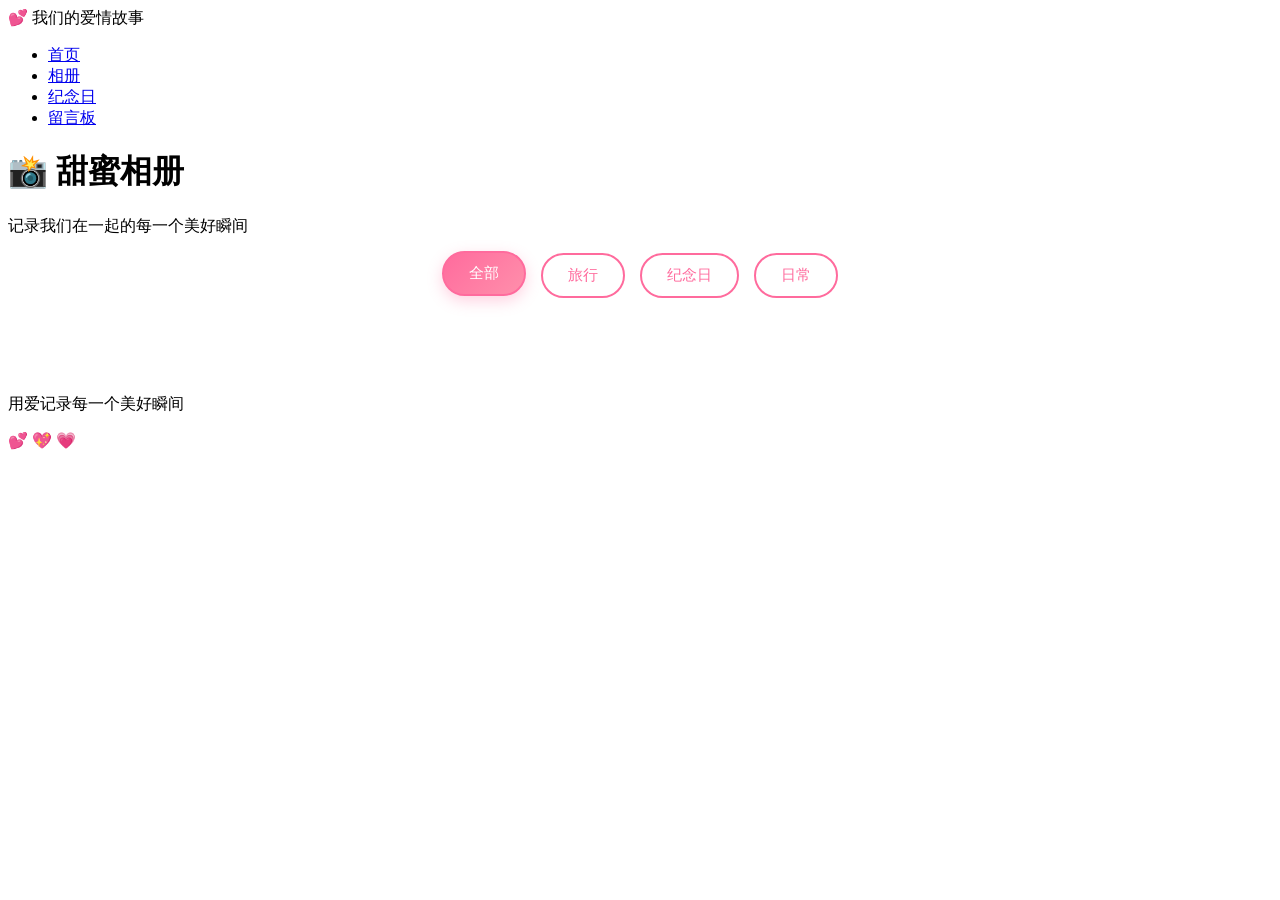
==== album.html @ e9074e0b "Add files via upload" ====
<!DOCTYPE html>
<html lang="zh-CN">
<head>
  <meta charset="UTF-8">
  <meta name="viewport" content="width=device-width, initial-scale=1.0">
  <title>甜蜜相册 - 我们的爱情故事</title>
  <link rel="stylesheet" href="css/style.css">
  <link rel="stylesheet" href="css/animations.css">
  <style>
    /* 相册页特定样式 */
    .filter-bar {
      display: flex;
      justify-content: center;
      gap: 15px;
      margin-bottom: 40px;
      flex-wrap: wrap;
    }

    .filter-btn {
      padding: 10px 25px;
      border: 2px solid #ff6b9d;
      background: white;
      color: #ff6b9d;
      border-radius: 25px;
      cursor: pointer;
      font-size: 0.95rem;
      transition: all 0.3s ease;
    }

    .filter-btn:hover,
    .filter-btn.active {
      background: linear-gradient(135deg, #ff6b9d 0%, #ff8fab 100%);
      color: white;
      transform: translateY(-2px);
      box-shadow: 0 5px 15px rgba(255, 107, 157, 0.3);
    }

    .photo-grid {
      display: grid;
      grid-template-columns: repeat(auto-fill, minmax(280px, 1fr));
      gap: 25px;
      padding: 20px 0;
    }

    .photo-item {
      position: relative;
      border-radius: 15px;
      overflow: hidden;
      box-shadow: 0 5px 20px rgba(255, 107, 157, 0.15);
      cursor: pointer;
      transition: all 0.3s ease;
      background: white;
    }

    .photo-item:hover {
      transform: translateY(-5px);
      box-shadow: 0 10px 30px rgba(255, 107, 157, 0.3);
    }

    .photo-badge {
      position: absolute;
      top: 12px;
      right: 12px;
      background: rgba(255, 107, 157, 0.9);
      color: white;
      padding: 4px 12px;
      border-radius: 15px;
      font-size: 0.85rem;
      font-weight: 500;
      z-index: 2;
      backdrop-filter: blur(4px);
    }

    .photo-item img {
      width: 100%;
      height: 250px;
      object-fit: cover;
      transition: transform 0.3s ease;
    }

    .photo-item:hover img {
      transform: scale(1.05);
    }

    .photo-info {
      padding: 20px;
      background: white;
    }

    .photo-title {
      font-size: 1.1rem;
      font-weight: 600;
      color: #333;
      margin-bottom: 8px;
    }

    .photo-meta {
      display: flex;
      gap: 15px;
      color: #999;
      font-size: 0.85rem;
      margin-bottom: 8px;
    }

    .photo-meta span {
      display: flex;
      align-items: center;
      gap: 5px;
    }

    .photo-desc {
      color: #666;
      font-size: 0.9rem;
      line-height: 1.5;
    }

    .photo-overlay {
      position: absolute;
      top: 0;
      left: 0;
      right: 0;
      bottom: 0;
      background: rgba(255, 107, 157, 0);
      display: flex;
      align-items: center;
      justify-content: center;
      transition: all 0.3s ease;
      opacity: 0;
    }

    .photo-item:hover .photo-overlay {
      background: rgba(255, 107, 157, 0.1);
      opacity: 1;
    }

    .photo-overlay-icon {
      font-size: 2rem;
      background: white;
      padding: 15px;
      border-radius: 50%;
      box-shadow: 0 5px 15px rgba(0, 0, 0, 0.2);
    }

    /* 灯箱样式 */
    .lightbox {
      display: none;
      position: fixed;
      top: 0;
      left: 0;
      width: 100%;
      height: 100%;
      background: rgba(0, 0, 0, 0.9);
      z-index: 10000;
      justify-content: center;
      align-items: center;
      flex-direction: column;
      animation: fadeIn 0.3s ease;
    }

    .lightbox.active {
      display: flex;
    }

    .lightbox-content {
      max-width: 90%;
      max-height: 80vh;
      position: relative;
    }

    .lightbox-content img {
      max-width: 100%;
      max-height: 80vh;
      border-radius: 10px;
      box-shadow: 0 10px 50px rgba(0, 0, 0, 0.5);
    }

    .lightbox-info {
      background: white;
      padding: 25px;
      border-radius: 0 0 15px 15px;
      max-width: 800px;
      margin: 0 auto;
      text-align: center;
    }

    .lightbox-title {
      font-size: 1.3rem;
      color: #333;
      margin-bottom: 10px;
    }

    .lightbox-meta {
      color: #999;
      font-size: 0.9rem;
      margin-bottom: 15px;
    }

    .lightbox-desc {
      color: #666;
      line-height: 1.6;
    }

    .lightbox-close {
      position: absolute;
      top: 20px;
      right: 20px;
      background: white;
      border: none;
      width: 50px;
      height: 50px;
      border-radius: 50%;
      font-size: 1.5rem;
      cursor: pointer;
      box-shadow: 0 5px 15px rgba(0, 0, 0, 0.3);
      transition: all 0.3s ease;
    }

    .lightbox-close:hover {
      transform: rotate(90deg);
      background: #ff6b9d;
      color: white;
    }

    .lightbox-nav {
      position: absolute;
      top: 50%;
      transform: translateY(-50%);
      background: white;
      border: none;
      width: 50px;
      height: 50px;
      border-radius: 50%;
      font-size: 1.5rem;
      cursor: pointer;
      box-shadow: 0 5px 15px rgba(0, 0, 0, 0.3);
      transition: all 0.3s ease;
    }

    .lightbox-nav:hover {
      background: #ff6b9d;
      color: white;
    }

    .lightbox-prev {
      left: 20px;
    }

    .lightbox-next {
      right: 20px;
    }

    .no-photos {
      text-align: center;
      padding: 60px;
      color: #999;
    }

    .no-photos-icon {
      font-size: 4rem;
      margin-bottom: 20px;
    }

    @media (max-width: 768px) {
      .photo-grid {
        grid-template-columns: repeat(auto-fill, minmax(240px, 1fr));
        gap: 15px;
      }

      .lightbox-nav {
        width: 40px;
        height: 40px;
        font-size: 1.2rem;
      }

      .lightbox-prev {
        left: 10px;
      }

      .lightbox-next {
        right: 10px;
      }
    }
  </style>
</head>
<body>
  <!-- 导航栏 -->
  <nav class="navbar">
    <div class="nav-container">
      <div class="logo">
        <span class="logo-icon">💕</span>
        <span>我们的爱情故事</span>
      </div>
      <ul class="nav-links">
        <li><a href="index.html">首页</a></li>
        <li><a href="album.html" class="active">相册</a></li>
        <li><a href="countdown.html">纪念日</a></li>
        <li><a href="message.html">留言板</a></li>
      </ul>
    </div>
  </nav>

  <!-- 主内容 -->
  <main class="main-content">
    <div class="page-title fade-in">
      <h1>📸 甜蜜相册</h1>
      <p>记录我们在一起的每一个美好瞬间</p>
    </div>

    <!-- 筛选栏 -->
    <div class="filter-bar fade-in">
      <button class="filter-btn active" data-category="all">全部</button>
      <button class="filter-btn" data-category="旅行">旅行</button>
      <button class="filter-btn" data-category="纪念日">纪念日</button>
      <button class="filter-btn" data-category="日常">日常</button>
    </div>

    <!-- 照片网格 -->
    <div class="photo-grid" id="photoGrid">
      <!-- 照片将通过 JS 动态加载 -->
    </div>
  </main>

  <!-- 灯箱 -->
  <div class="lightbox" id="lightbox">
    <button class="lightbox-close" id="lightboxClose">×</button>
    <button class="lightbox-nav lightbox-prev" id="lightboxPrev">‹</button>
    <button class="lightbox-nav lightbox-next" id="lightboxNext">›</button>
    <div class="lightbox-content">
      <img id="lightboxImg" src="" alt="">
      <div class="lightbox-info">
        <h3 class="lightbox-title" id="lightboxTitle"></h3>
        <div class="lightbox-meta" id="lightboxMeta"></div>
        <p class="lightbox-desc" id="lightboxDesc"></p>
      </div>
    </div>
  </div>

  <!-- 页脚 -->
  <footer class="footer">
    <p>用爱记录每一个美好瞬间</p>
    <div class="hearts">💕 💖 💗</div>
  </footer>

  <script src="js/main.js"></script>
  <script src="js/album.js"></script>
</body>
</html>
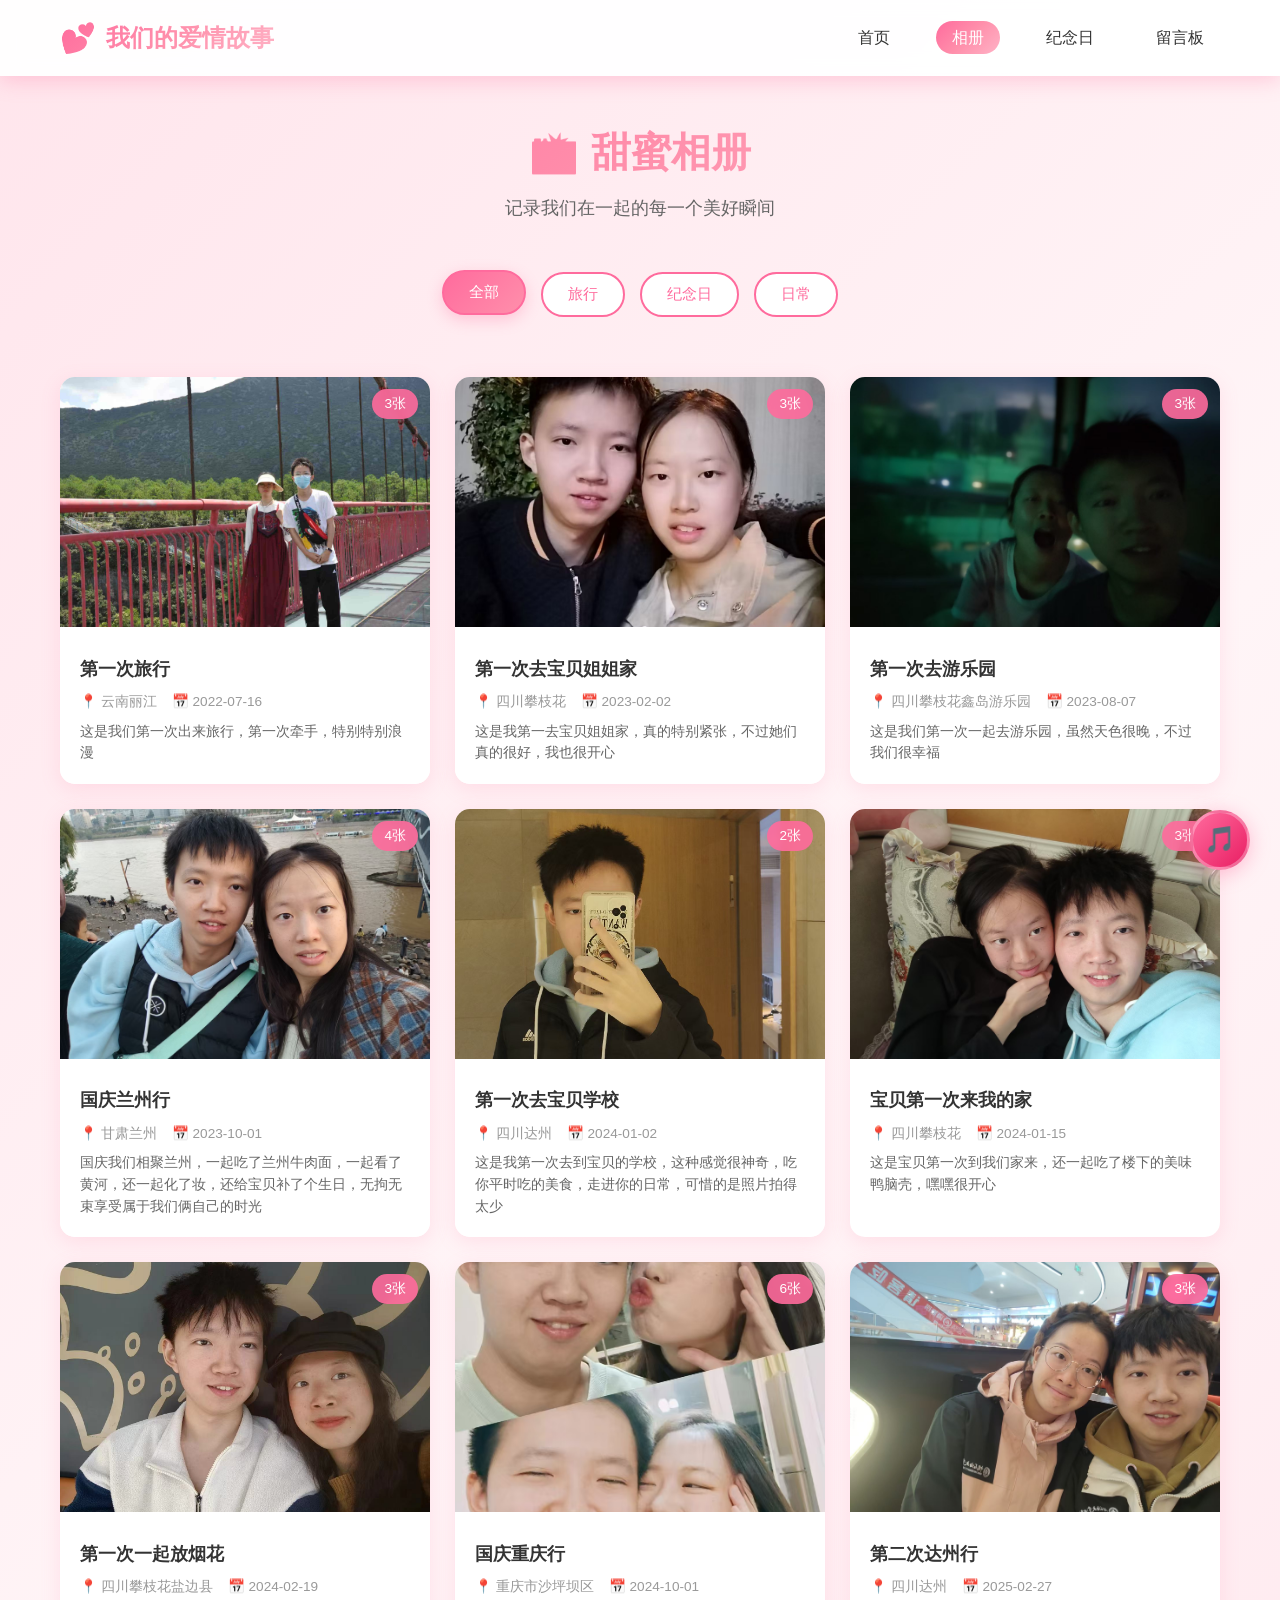
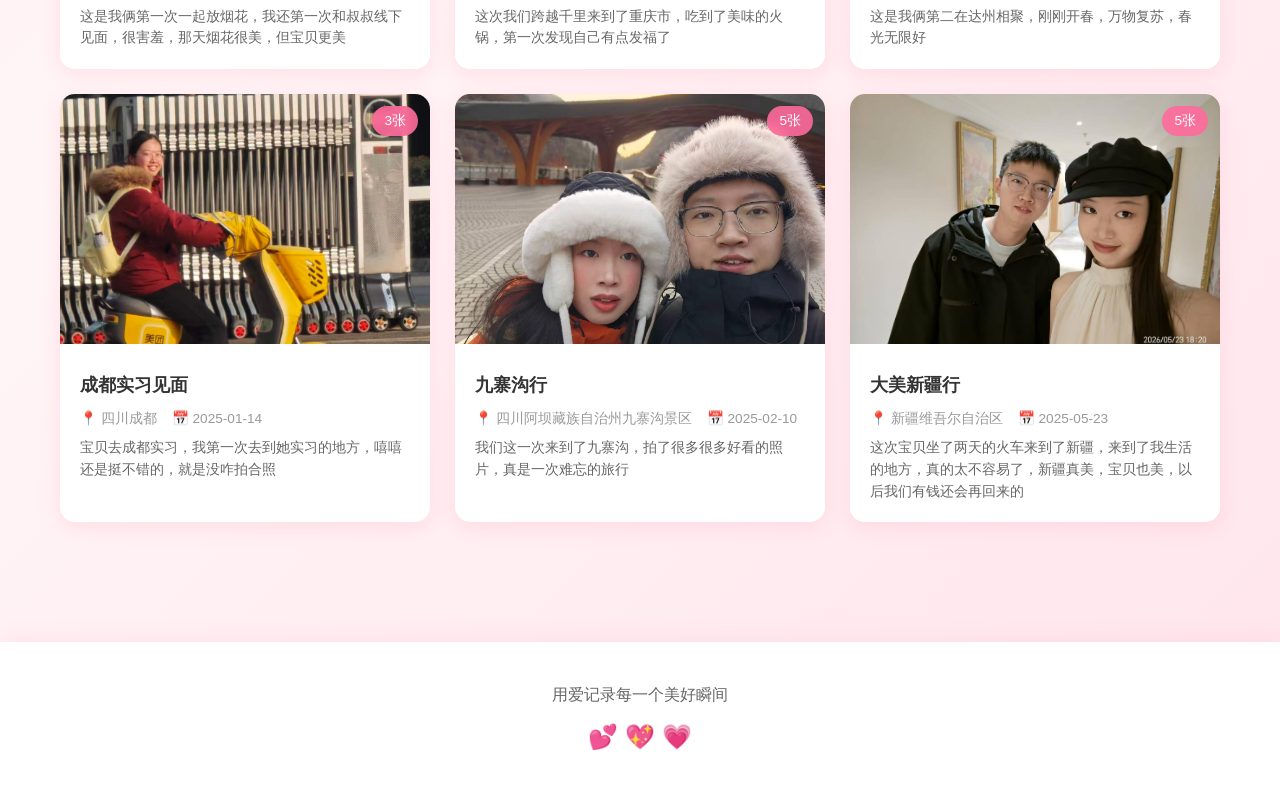
==== commit af84f4d2: "Add files via upload" ====
--- a/album.html
+++ b/album.html
@@ -6,281 +6,6 @@
   <title>甜蜜相册 - 我们的爱情故事</title>
   <link rel="stylesheet" href="css/style.css">
   <link rel="stylesheet" href="css/animations.css">
-  <style>
-    /* 相册页特定样式 */
-    .filter-bar {
-      display: flex;
-      justify-content: center;
-      gap: 15px;
-      margin-bottom: 40px;
-      flex-wrap: wrap;
-    }
-
-    .filter-btn {
-      padding: 10px 25px;
-      border: 2px solid #ff6b9d;
-      background: white;
-      color: #ff6b9d;
-      border-radius: 25px;
-      cursor: pointer;
-      font-size: 0.95rem;
-      transition: all 0.3s ease;
-    }
-
-    .filter-btn:hover,
-    .filter-btn.active {
-      background: linear-gradient(135deg, #ff6b9d 0%, #ff8fab 100%);
-      color: white;
-      transform: translateY(-2px);
-      box-shadow: 0 5px 15px rgba(255, 107, 157, 0.3);
-    }
-
-    .photo-grid {
-      display: grid;
-      grid-template-columns: repeat(auto-fill, minmax(280px, 1fr));
-      gap: 25px;
-      padding: 20px 0;
-    }
-
-    .photo-item {
-      position: relative;
-      border-radius: 15px;
-      overflow: hidden;
-      box-shadow: 0 5px 20px rgba(255, 107, 157, 0.15);
-      cursor: pointer;
-      transition: all 0.3s ease;
-      background: white;
-    }
-
-    .photo-item:hover {
-      transform: translateY(-5px);
-      box-shadow: 0 10px 30px rgba(255, 107, 157, 0.3);
-    }
-
-    .photo-badge {
-      position: absolute;
-      top: 12px;
-      right: 12px;
-      background: rgba(255, 107, 157, 0.9);
-      color: white;
-      padding: 4px 12px;
-      border-radius: 15px;
-      font-size: 0.85rem;
-      font-weight: 500;
-      z-index: 2;
-      backdrop-filter: blur(4px);
-    }
-
-    .photo-item img {
-      width: 100%;
-      height: 250px;
-      object-fit: cover;
-      transition: transform 0.3s ease;
-    }
-
-    .photo-item:hover img {
-      transform: scale(1.05);
-    }
-
-    .photo-info {
-      padding: 20px;
-      background: white;
-    }
-
-    .photo-title {
-      font-size: 1.1rem;
-      font-weight: 600;
-      color: #333;
-      margin-bottom: 8px;
-    }
-
-    .photo-meta {
-      display: flex;
-      gap: 15px;
-      color: #999;
-      font-size: 0.85rem;
-      margin-bottom: 8px;
-    }
-
-    .photo-meta span {
-      display: flex;
-      align-items: center;
-      gap: 5px;
-    }
-
-    .photo-desc {
-      color: #666;
-      font-size: 0.9rem;
-      line-height: 1.5;
-    }
-
-    .photo-overlay {
-      position: absolute;
-      top: 0;
-      left: 0;
-      right: 0;
-      bottom: 0;
-      background: rgba(255, 107, 157, 0);
-      display: flex;
-      align-items: center;
-      justify-content: center;
-      transition: all 0.3s ease;
-      opacity: 0;
-    }
-
-    .photo-item:hover .photo-overlay {
-      background: rgba(255, 107, 157, 0.1);
-      opacity: 1;
-    }
-
-    .photo-overlay-icon {
-      font-size: 2rem;
-      background: white;
-      padding: 15px;
-      border-radius: 50%;
-      box-shadow: 0 5px 15px rgba(0, 0, 0, 0.2);
-    }
-
-    /* 灯箱样式 */
-    .lightbox {
-      display: none;
-      position: fixed;
-      top: 0;
-      left: 0;
-      width: 100%;
-      height: 100%;
-      background: rgba(0, 0, 0, 0.9);
-      z-index: 10000;
-      justify-content: center;
-      align-items: center;
-      flex-direction: column;
-      animation: fadeIn 0.3s ease;
-    }
-
-    .lightbox.active {
-      display: flex;
-    }
-
-    .lightbox-content {
-      max-width: 90%;
-      max-height: 80vh;
-      position: relative;
-    }
-
-    .lightbox-content img {
-      max-width: 100%;
-      max-height: 80vh;
-      border-radius: 10px;
-      box-shadow: 0 10px 50px rgba(0, 0, 0, 0.5);
-    }
-
-    .lightbox-info {
-      background: white;
-      padding: 25px;
-      border-radius: 0 0 15px 15px;
-      max-width: 800px;
-      margin: 0 auto;
-      text-align: center;
-    }
-
-    .lightbox-title {
-      font-size: 1.3rem;
-      color: #333;
-      margin-bottom: 10px;
-    }
-
-    .lightbox-meta {
-      color: #999;
-      font-size: 0.9rem;
-      margin-bottom: 15px;
-    }
-
-    .lightbox-desc {
-      color: #666;
-      line-height: 1.6;
-    }
-
-    .lightbox-close {
-      position: absolute;
-      top: 20px;
-      right: 20px;
-      background: white;
-      border: none;
-      width: 50px;
-      height: 50px;
-      border-radius: 50%;
-      font-size: 1.5rem;
-      cursor: pointer;
-      box-shadow: 0 5px 15px rgba(0, 0, 0, 0.3);
-      transition: all 0.3s ease;
-    }
-
-    .lightbox-close:hover {
-      transform: rotate(90deg);
-      background: #ff6b9d;
-      color: white;
-    }
-
-    .lightbox-nav {
-      position: absolute;
-      top: 50%;
-      transform: translateY(-50%);
-      background: white;
-      border: none;
-      width: 50px;
-      height: 50px;
-      border-radius: 50%;
-      font-size: 1.5rem;
-      cursor: pointer;
-      box-shadow: 0 5px 15px rgba(0, 0, 0, 0.3);
-      transition: all 0.3s ease;
-    }
-
-    .lightbox-nav:hover {
-      background: #ff6b9d;
-      color: white;
-    }
-
-    .lightbox-prev {
-      left: 20px;
-    }
-
-    .lightbox-next {
-      right: 20px;
-    }
-
-    .no-photos {
-      text-align: center;
-      padding: 60px;
-      color: #999;
-    }
-
-    .no-photos-icon {
-      font-size: 4rem;
-      margin-bottom: 20px;
-    }
-
-    @media (max-width: 768px) {
-      .photo-grid {
-        grid-template-columns: repeat(auto-fill, minmax(240px, 1fr));
-        gap: 15px;
-      }
-
-      .lightbox-nav {
-        width: 40px;
-        height: 40px;
-        font-size: 1.2rem;
-      }
-
-      .lightbox-prev {
-        left: 10px;
-      }
-
-      .lightbox-next {
-        right: 10px;
-      }
-    }
-  </style>
 </head>
 <body>
   <!-- 导航栏 -->
@@ -301,6 +26,281 @@
 
   <!-- 主内容 -->
   <main class="main-content">
+    <style>
+      /* 相册页特定样式 */
+      .filter-bar {
+        display: flex;
+        justify-content: center;
+        gap: 15px;
+        margin-bottom: 40px;
+        flex-wrap: wrap;
+      }
+
+      .filter-btn {
+        padding: 10px 25px;
+        border: 2px solid #ff6b9d;
+        background: white;
+        color: #ff6b9d;
+        border-radius: 25px;
+        cursor: pointer;
+        font-size: 0.95rem;
+        transition: all 0.3s ease;
+      }
+
+      .filter-btn:hover,
+      .filter-btn.active {
+        background: linear-gradient(135deg, #ff6b9d 0%, #ff8fab 100%);
+        color: white;
+        transform: translateY(-2px);
+        box-shadow: 0 5px 15px rgba(255, 107, 157, 0.3);
+      }
+
+      .photo-grid {
+        display: grid;
+        grid-template-columns: repeat(auto-fill, minmax(280px, 1fr));
+        gap: 25px;
+        padding: 20px 0;
+      }
+
+      .photo-item {
+        position: relative;
+        border-radius: 15px;
+        overflow: hidden;
+        box-shadow: 0 5px 20px rgba(255, 107, 157, 0.15);
+        cursor: pointer;
+        transition: all 0.3s ease;
+        background: white;
+      }
+
+      .photo-item:hover {
+        transform: translateY(-5px);
+        box-shadow: 0 10px 30px rgba(255, 107, 157, 0.3);
+      }
+
+      .photo-badge {
+        position: absolute;
+        top: 12px;
+        right: 12px;
+        background: rgba(255, 107, 157, 0.9);
+        color: white;
+        padding: 4px 12px;
+        border-radius: 15px;
+        font-size: 0.85rem;
+        font-weight: 500;
+        z-index: 2;
+        backdrop-filter: blur(4px);
+      }
+
+      .photo-item img {
+        width: 100%;
+        height: 250px;
+        object-fit: cover;
+        transition: transform 0.3s ease;
+      }
+
+      .photo-item:hover img {
+        transform: scale(1.05);
+      }
+
+      .photo-info {
+        padding: 20px;
+        background: white;
+      }
+
+      .photo-title {
+        font-size: 1.1rem;
+        font-weight: 600;
+        color: #333;
+        margin-bottom: 8px;
+      }
+
+      .photo-meta {
+        display: flex;
+        gap: 15px;
+        color: #999;
+        font-size: 0.85rem;
+        margin-bottom: 8px;
+      }
+
+      .photo-meta span {
+        display: flex;
+        align-items: center;
+        gap: 5px;
+      }
+
+      .photo-desc {
+        color: #666;
+        font-size: 0.9rem;
+        line-height: 1.5;
+      }
+
+      .photo-overlay {
+        position: absolute;
+        top: 0;
+        left: 0;
+        right: 0;
+        bottom: 0;
+        background: rgba(255, 107, 157, 0);
+        display: flex;
+        align-items: center;
+        justify-content: center;
+        transition: all 0.3s ease;
+        opacity: 0;
+      }
+
+      .photo-item:hover .photo-overlay {
+        background: rgba(255, 107, 157, 0.1);
+        opacity: 1;
+      }
+
+      .photo-overlay-icon {
+        font-size: 2rem;
+        background: white;
+        padding: 15px;
+        border-radius: 50%;
+        box-shadow: 0 5px 15px rgba(0, 0, 0, 0.2);
+      }
+
+      /* 灯箱样式 */
+      .lightbox {
+        display: none;
+        position: fixed;
+        top: 0;
+        left: 0;
+        width: 100%;
+        height: 100%;
+        background: rgba(0, 0, 0, 0.9);
+        z-index: 10000;
+        justify-content: center;
+        align-items: center;
+        flex-direction: column;
+        animation: fadeIn 0.3s ease;
+      }
+
+      .lightbox.active {
+        display: flex;
+      }
+
+      .lightbox-content {
+        max-width: 90%;
+        max-height: 80vh;
+        position: relative;
+      }
+
+      .lightbox-content img {
+        max-width: 100%;
+        max-height: 80vh;
+        border-radius: 10px;
+        box-shadow: 0 10px 50px rgba(0, 0, 0, 0.5);
+      }
+
+      .lightbox-info {
+        background: white;
+        padding: 25px;
+        border-radius: 0 0 15px 15px;
+        max-width: 800px;
+        margin: 0 auto;
+        text-align: center;
+      }
+
+      .lightbox-title {
+        font-size: 1.3rem;
+        color: #333;
+        margin-bottom: 10px;
+      }
+
+      .lightbox-meta {
+        color: #999;
+        font-size: 0.9rem;
+        margin-bottom: 15px;
+      }
+
+      .lightbox-desc {
+        color: #666;
+        line-height: 1.6;
+      }
+
+      .lightbox-close {
+        position: absolute;
+        top: 20px;
+        right: 20px;
+        background: white;
+        border: none;
+        width: 50px;
+        height: 50px;
+        border-radius: 50%;
+        font-size: 1.5rem;
+        cursor: pointer;
+        box-shadow: 0 5px 15px rgba(0, 0, 0, 0.3);
+        transition: all 0.3s ease;
+      }
+
+      .lightbox-close:hover {
+        transform: rotate(90deg);
+        background: #ff6b9d;
+        color: white;
+      }
+
+      .lightbox-nav {
+        position: absolute;
+        top: 50%;
+        transform: translateY(-50%);
+        background: white;
+        border: none;
+        width: 50px;
+        height: 50px;
+        border-radius: 50%;
+        font-size: 1.5rem;
+        cursor: pointer;
+        box-shadow: 0 5px 15px rgba(0, 0, 0, 0.3);
+        transition: all 0.3s ease;
+      }
+
+      .lightbox-nav:hover {
+        background: #ff6b9d;
+        color: white;
+      }
+
+      .lightbox-prev {
+        left: 20px;
+      }
+
+      .lightbox-next {
+        right: 20px;
+      }
+
+      .no-photos {
+        text-align: center;
+        padding: 60px;
+        color: #999;
+      }
+
+      .no-photos-icon {
+        font-size: 4rem;
+        margin-bottom: 20px;
+      }
+
+      @media (max-width: 768px) {
+        .photo-grid {
+          grid-template-columns: repeat(auto-fill, minmax(240px, 1fr));
+          gap: 15px;
+        }
+
+        .lightbox-nav {
+          width: 40px;
+          height: 40px;
+          font-size: 1.2rem;
+        }
+
+        .lightbox-prev {
+          left: 10px;
+        }
+
+        .lightbox-next {
+          right: 10px;
+        }
+      }
+    </style>
     <div class="page-title fade-in">
       <h1>📸 甜蜜相册</h1>
       <p>记录我们在一起的每一个美好瞬间</p>
@@ -318,22 +318,22 @@
     <div class="photo-grid" id="photoGrid">
       <!-- 照片将通过 JS 动态加载 -->
     </div>
+
+    <!-- 灯箱 -->
+    <div class="lightbox" id="lightbox">
+      <button class="lightbox-close" id="lightboxClose">×</button>
+      <button class="lightbox-nav lightbox-prev" id="lightboxPrev">‹</button>
+      <button class="lightbox-nav lightbox-next" id="lightboxNext">›</button>
+      <div class="lightbox-content">
+        <img id="lightboxImg" src="" alt="">
+        <div class="lightbox-info">
+          <h3 class="lightbox-title" id="lightboxTitle"></h3>
+          <div class="lightbox-meta" id="lightboxMeta"></div>
+          <p class="lightbox-desc" id="lightboxDesc"></p>
+        </div>
+      </div>
+    </div>
   </main>
-
-  <!-- 灯箱 -->
-  <div class="lightbox" id="lightbox">
-    <button class="lightbox-close" id="lightboxClose">×</button>
-    <button class="lightbox-nav lightbox-prev" id="lightboxPrev">‹</button>
-    <button class="lightbox-nav lightbox-next" id="lightboxNext">›</button>
-    <div class="lightbox-content">
-      <img id="lightboxImg" src="" alt="">
-      <div class="lightbox-info">
-        <h3 class="lightbox-title" id="lightboxTitle"></h3>
-        <div class="lightbox-meta" id="lightboxMeta"></div>
-        <p class="lightbox-desc" id="lightboxDesc"></p>
-      </div>
-    </div>
-  </div>
 
   <!-- 页脚 -->
   <footer class="footer">
--- a/css/style.css
+++ b/css/style.css
@@ -0,0 +1,485 @@
+/* 全局样式 - 恋爱纪念网站 */
+
+/* CSS 变量 */
+:root {
+  --primary-color: #ff6b9d;
+  --secondary-color: #ff8fab;
+  --accent-color: #ffb3c6;
+  --light-pink: #ffe5ec;
+  --dark-pink: #e91e63;
+  --text-color: #333;
+  --text-light: #666;
+  --white: #fff;
+  --shadow: 0 4px 20px rgba(255, 107, 157, 0.3);
+  --shadow-hover: 0 8px 30px rgba(255, 107, 157, 0.4);
+  --gradient: linear-gradient(135deg, #ff6b9d 0%, #ff8fab 50%, #ffb3c6 100%);
+  --border-radius: 15px;
+  --transition: all 0.3s ease;
+}
+
+/* 重置样式 */
+* {
+  margin: 0;
+  padding: 0;
+  box-sizing: border-box;
+}
+
+body {
+  font-family: 'Microsoft YaHei', 'PingFang SC', -apple-system, BlinkMacSystemFont, sans-serif;
+  line-height: 1.6;
+  color: var(--text-color);
+  background: linear-gradient(135deg, #ffe5ec 0%, #fff5f7 50%, #ffe5ec 100%);
+  min-height: 100vh;
+  overflow-x: hidden;
+}
+
+/* 导航栏 */
+.navbar {
+  position: fixed;
+  top: 0;
+  left: 0;
+  right: 0;
+  background: rgba(255, 255, 255, 0.95);
+  backdrop-filter: blur(10px);
+  padding: 15px 0;
+  box-shadow: var(--shadow);
+  z-index: 1000;
+  transition: var(--transition);
+}
+
+.nav-container {
+  max-width: 1200px;
+  margin: 0 auto;
+  padding: 0 20px;
+  display: flex;
+  justify-content: space-between;
+  align-items: center;
+}
+
+.logo {
+  font-size: 1.5rem;
+  font-weight: bold;
+  background: var(--gradient);
+  -webkit-background-clip: text;
+  -webkit-text-fill-color: transparent;
+  background-clip: text;
+  display: flex;
+  align-items: center;
+  gap: 10px;
+}
+
+.logo-icon {
+  font-size: 1.8rem;
+}
+
+.nav-links {
+  display: flex;
+  list-style: none;
+  gap: 30px;
+}
+
+.nav-links a {
+  text-decoration: none;
+  color: var(--text-color);
+  font-weight: 500;
+  padding: 8px 16px;
+  border-radius: 20px;
+  transition: var(--transition);
+  position: relative;
+}
+
+.nav-links a:hover {
+  color: var(--primary-color);
+  background: var(--light-pink);
+}
+
+.nav-links a.active {
+  color: var(--white);
+  background: var(--gradient);
+}
+
+/* 主内容区域 */
+.main-content {
+  margin-top: 80px;
+  padding: 40px 20px;
+  max-width: 1200px;
+  margin-left: auto;
+  margin-right: auto;
+}
+
+/* 页面标题 */
+.page-title {
+  text-align: center;
+  margin-bottom: 50px;
+}
+
+.page-title h1 {
+  font-size: 2.5rem;
+  background: var(--gradient);
+  -webkit-background-clip: text;
+  -webkit-text-fill-color: transparent;
+  background-clip: text;
+  margin-bottom: 10px;
+}
+
+.page-title p {
+  color: var(--text-light);
+  font-size: 1.1rem;
+}
+
+/* 卡片样式 */
+.card {
+  background: var(--white);
+  border-radius: var(--border-radius);
+  padding: 30px;
+  box-shadow: var(--shadow);
+  transition: var(--transition);
+}
+
+.card:hover {
+  transform: translateY(-5px);
+  box-shadow: var(--shadow-hover);
+}
+
+/* 按钮样式 */
+.btn {
+  display: inline-block;
+  padding: 12px 30px;
+  border: none;
+  border-radius: 25px;
+  font-size: 1rem;
+  font-weight: 500;
+  cursor: pointer;
+  transition: var(--transition);
+  text-decoration: none;
+}
+
+.btn-primary {
+  background: var(--gradient);
+  color: var(--white);
+  box-shadow: var(--shadow);
+}
+
+.btn-primary:hover {
+  transform: translateY(-2px);
+  box-shadow: var(--shadow-hover);
+}
+
+.btn-secondary {
+  background: var(--white);
+  color: var(--primary-color);
+  border: 2px solid var(--primary-color);
+}
+
+.btn-secondary:hover {
+  background: var(--light-pink);
+}
+
+/* 音乐播放器 */
+.music-player {
+  position: fixed;
+  bottom: 30px;
+  right: 30px;
+  z-index: 999;
+  display: flex;
+  align-items: center;
+  gap: 0;
+  cursor: pointer;
+  transition: var(--transition);
+}
+
+/* 主播放按钮 */
+.music-btn {
+  width: 60px;
+  height: 60px;
+  border-radius: 50%;
+  background: linear-gradient(135deg, #ff6b9d 0%, #e91e63 100%);
+  display: flex;
+  align-items: center;
+  justify-content: center;
+  box-shadow: 0 4px 20px rgba(255, 107, 157, 0.4);
+  transition: var(--transition);
+  position: relative;
+  flex-shrink: 0;
+  border: 3px solid rgba(255, 255, 255, 0.3);
+}
+
+.music-btn:hover {
+  transform: scale(1.1);
+  box-shadow: 0 8px 30px rgba(255, 107, 157, 0.5);
+}
+
+.music-btn:active {
+  transform: scale(0.95);
+}
+
+.music-icon {
+  font-size: 1.6rem;
+  line-height: 1;
+}
+
+/* 播放时音符旋转动画 */
+.music-player.playing .music-icon {
+  animation: spinNote 3s linear infinite;
+}
+
+@keyframes spinNote {
+  0% { transform: rotate(0deg); }
+  25% { transform: rotate(10deg); }
+  75% { transform: rotate(-10deg); }
+  100% { transform: rotate(0deg); }
+}
+
+/* 脉冲光晕效果 */
+.music-player.playing .music-btn::after {
+  content: '';
+  position: absolute;
+  inset: -5px;
+  border-radius: 50%;
+  background: linear-gradient(135deg, #ff6b9d, #e91e63);
+  z-index: -1;
+  animation: glowPulse 1.5s ease-in-out infinite;
+  opacity: 0.5;
+}
+
+@keyframes glowPulse {
+  0%, 100% { transform: scale(1); opacity: 0.5; }
+  50% { transform: scale(1.15); opacity: 0.2; }
+}
+
+/* 音乐信息面板（默认收起） */
+.music-info {
+  background: rgba(255, 255, 255, 0.95);
+  backdrop-filter: blur(10px);
+  padding: 8px 18px 8px 15px;
+  border-radius: 25px;
+  box-shadow: 0 4px 15px rgba(255, 107, 157, 0.15);
+  margin-right: -20px;
+  display: flex;
+  align-items: center;
+  gap: 12px;
+  opacity: 0;
+  transform: translateX(20px) scale(0.9);
+  pointer-events: none;
+  transition: all 0.3s ease;
+  height: 44px;
+  border: 1px solid rgba(255, 107, 157, 0.1);
+}
+
+/* 悬停时展开信息面板 */
+.music-player:hover .music-info {
+  opacity: 1;
+  transform: translateX(0) scale(1);
+  pointer-events: auto;
+}
+
+.music-title {
+  font-size: 0.8rem;
+  color: #666;
+  white-space: nowrap;
+  max-width: 120px;
+  overflow: hidden;
+  text-overflow: ellipsis;
+  font-weight: 500;
+}
+
+/* 音量控制 */
+.volume-control {
+  display: flex;
+  align-items: center;
+  gap: 6px;
+  border-left: 1px solid #eee;
+  padding-left: 12px;
+}
+
+.volume-icon {
+  font-size: 0.85rem;
+  color: #999;
+  cursor: pointer;
+  transition: var(--transition);
+}
+
+.volume-icon:hover {
+  color: #ff6b9d;
+}
+
+.volume-slider {
+  width: 60px;
+  height: 4px;
+  -webkit-appearance: none;
+  appearance: none;
+  background: #ffe5ec;
+  border-radius: 2px;
+  outline: none;
+  cursor: pointer;
+}
+
+.volume-slider::-webkit-slider-thumb {
+  -webkit-appearance: none;
+  width: 14px;
+  height: 14px;
+  border-radius: 50%;
+  background: linear-gradient(135deg, #ff6b9d, #e91e63);
+  cursor: pointer;
+  box-shadow: 0 2px 6px rgba(255, 107, 157, 0.3);
+  transition: var(--transition);
+}
+
+.volume-slider::-webkit-slider-thumb:hover {
+  transform: scale(1.2);
+}
+
+.volume-slider::-moz-range-thumb {
+  width: 14px;
+  height: 14px;
+  border-radius: 50%;
+  background: linear-gradient(135deg, #ff6b9d, #e91e63);
+  cursor: pointer;
+  border: none;
+  box-shadow: 0 2px 6px rgba(255, 107, 157, 0.3);
+}
+
+/* 切歌按钮 */
+.skip-btn {
+  background: none;
+  border: none;
+  font-size: 1rem;
+  cursor: pointer;
+  padding: 2px;
+  border-radius: 50%;
+  transition: var(--transition);
+  line-height: 1;
+  opacity: 0.6;
+}
+
+.skip-btn:hover {
+  opacity: 1;
+  transform: scale(1.2);
+}
+
+.skip-btn:active {
+  transform: scale(0.9);
+}
+
+/* 手机端 - 简化显示 */
+@media (max-width: 768px) {
+  .music-player {
+    bottom: 20px;
+    right: 20px;
+  }
+
+  .music-btn {
+    width: 50px;
+    height: 50px;
+  }
+
+  .music-icon {
+    font-size: 1.3rem;
+  }
+
+  .music-info {
+    padding: 6px 14px 6px 12px;
+    height: 40px;
+  }
+
+  .music-title {
+    max-width: 80px;
+    font-size: 0.75rem;
+  }
+
+  .volume-slider {
+    width: 40px;
+  }
+}
+
+/* 页脚 */
+.footer {
+  text-align: center;
+  padding: 40px 20px;
+  background: var(--white);
+  margin-top: 60px;
+  box-shadow: 0 -4px 20px rgba(255, 107, 157, 0.1);
+}
+
+.footer p {
+  color: var(--text-light);
+  margin-bottom: 10px;
+}
+
+.footer .hearts {
+  font-size: 1.5rem;
+  animation: heartbeat 1.5s ease-in-out infinite;
+}
+
+@keyframes heartbeat {
+  0%, 100% { transform: scale(1); }
+  50% { transform: scale(1.2); }
+}
+
+/* 响应式设计 */
+@media (max-width: 768px) {
+  .nav-container {
+    flex-direction: column;
+    gap: 15px;
+  }
+
+  .nav-links {
+    gap: 15px;
+    font-size: 0.9rem;
+  }
+
+  .main-content {
+    margin-top: 120px;
+    padding: 20px 15px;
+  }
+
+  .page-title h1 {
+    font-size: 2rem;
+  }
+
+  .card {
+    padding: 20px;
+  }
+
+  .music-player {
+    bottom: 20px;
+    right: 20px;
+    width: 50px;
+    height: 50px;
+  }
+}
+
+@media (max-width: 480px) {
+  .nav-links {
+    flex-wrap: wrap;
+    justify-content: center;
+  }
+
+  .page-title h1 {
+    font-size: 1.8rem;
+  }
+}
+
+/* 滚动条美化 */
+::-webkit-scrollbar {
+  width: 8px;
+}
+
+::-webkit-scrollbar-track {
+  background: var(--light-pink);
+}
+
+::-webkit-scrollbar-thumb {
+  background: var(--gradient);
+  border-radius: 4px;
+}
+
+::-webkit-scrollbar-thumb:hover {
+  background: var(--primary-color);
+}
+
+/* 选中文本颜色 */
+::selection {
+  background: var(--primary-color);
+  color: var(--white);
+}
--- a/css/animations.css
+++ b/css/animations.css
@@ -0,0 +1,314 @@
+/* 动画效果 - 恋爱纪念网站 */
+
+/* 爱心飘落动画 */
+.falling-hearts {
+  position: fixed;
+  top: 0;
+  left: 0;
+  width: 100%;
+  height: 100%;
+  pointer-events: none;
+  z-index: 1;
+  overflow: hidden;
+}
+
+.heart {
+  position: absolute;
+  top: -50px;
+  font-size: 20px;
+  animation: fall linear forwards;
+  opacity: 0.7;
+}
+
+@keyframes fall {
+  0% {
+    transform: translateY(0) rotate(0deg);
+    opacity: 0.7;
+  }
+  100% {
+    transform: translateY(100vh) rotate(360deg);
+    opacity: 0;
+  }
+}
+
+/* 淡入动画 */
+.fade-in {
+  animation: fadeIn 0.8s ease-in-out;
+}
+
+@keyframes fadeIn {
+  from {
+    opacity: 0;
+    transform: translateY(20px);
+  }
+  to {
+    opacity: 1;
+    transform: translateY(0);
+  }
+}
+
+/* 从左滑入 */
+.slide-in-left {
+  animation: slideInLeft 0.6s ease-out;
+}
+
+@keyframes slideInLeft {
+  from {
+    opacity: 0;
+    transform: translateX(-50px);
+  }
+  to {
+    opacity: 1;
+    transform: translateX(0);
+  }
+}
+
+/* 从右滑入 */
+.slide-in-right {
+  animation: slideInRight 0.6s ease-out;
+}
+
+@keyframes slideInRight {
+  from {
+    opacity: 0;
+    transform: translateX(50px);
+  }
+  to {
+    opacity: 1;
+    transform: translateX(0);
+  }
+}
+
+/* 缩放动画 */
+.scale-in {
+  animation: scaleIn 0.5s ease-out;
+}
+
+@keyframes scaleIn {
+  from {
+    opacity: 0;
+    transform: scale(0.8);
+  }
+  to {
+    opacity: 1;
+    transform: scale(1);
+  }
+}
+
+/* 弹跳动画 */
+.bounce {
+  animation: bounce 0.6s ease-out;
+}
+
+@keyframes bounce {
+  0%, 100% {
+    transform: translateY(0);
+  }
+  50% {
+    transform: translateY(-20px);
+  }
+}
+
+/* 打字机效果 */
+.typewriter {
+  overflow: hidden;
+  border-right: 3px solid var(--primary-color);
+  white-space: nowrap;
+  animation: typing 3s steps(40, end), blink-caret 0.75s step-end infinite;
+}
+
+@keyframes typing {
+  from { width: 0; }
+  to { width: 100%; }
+}
+
+@keyframes blink-caret {
+  from, to { border-color: transparent; }
+  50% { border-color: var(--primary-color); }
+}
+
+/* 浮动动画 */
+.float {
+  animation: float 3s ease-in-out infinite;
+}
+
+@keyframes float {
+  0%, 100% {
+    transform: translateY(0);
+  }
+  50% {
+    transform: translateY(-15px);
+  }
+}
+
+/* 闪烁动画 */
+.twinkle {
+  animation: twinkle 2s ease-in-out infinite;
+}
+
+@keyframes twinkle {
+  0%, 100% {
+    opacity: 1;
+    transform: scale(1);
+  }
+  50% {
+    opacity: 0.5;
+    transform: scale(1.1);
+  }
+}
+
+/* 旋转动画 */
+.rotate {
+  animation: rotate 10s linear infinite;
+}
+
+@keyframes rotate {
+  from {
+    transform: rotate(0deg);
+  }
+  to {
+    transform: rotate(360deg);
+  }
+}
+
+/* 心跳动画 */
+.heartbeat {
+  animation: heartbeat 1.5s ease-in-out infinite;
+}
+
+@keyframes heartbeat {
+  0%, 100% {
+    transform: scale(1);
+  }
+  14% {
+    transform: scale(1.1);
+  }
+  28% {
+    transform: scale(1);
+  }
+  42% {
+    transform: scale(1.1);
+  }
+  70% {
+    transform: scale(1);
+  }
+}
+
+/* 波纹效果 */
+.ripple {
+  position: relative;
+  overflow: hidden;
+}
+
+.ripple::after {
+  content: '';
+  position: absolute;
+  top: 50%;
+  left: 50%;
+  width: 0;
+  height: 0;
+  border-radius: 50%;
+  background: rgba(255, 255, 255, 0.5);
+  transform: translate(-50%, -50%);
+  transition: width 0.6s, height 0.6s;
+}
+
+.ripple:active::after {
+  width: 300px;
+  height: 300px;
+}
+
+/* 闪烁星星效果 */
+@keyframes sparkle {
+  0%, 100% {
+    opacity: 0;
+    transform: scale(0);
+  }
+  50% {
+    opacity: 1;
+    transform: scale(1);
+  }
+}
+
+.sparkle {
+  animation: sparkle 1.5s ease-in-out infinite;
+}
+
+/* 渐变背景动画 */
+.gradient-bg {
+  background: linear-gradient(-45deg, #ff6b9d, #ff8fab, #ffb3c6, #ffd6e0);
+  background-size: 400% 400%;
+  animation: gradientShift 15s ease infinite;
+}
+
+@keyframes gradientShift {
+  0% {
+    background-position: 0% 50%;
+  }
+  50% {
+    background-position: 100% 50%;
+  }
+  100% {
+    background-position: 0% 50%;
+  }
+}
+
+/* 照片悬停效果 */
+.photo-hover {
+  transition: all 0.4s ease;
+}
+
+.photo-hover:hover {
+  transform: scale(1.05) rotate(2deg);
+  box-shadow: 0 10px 30px rgba(255, 107, 157, 0.3);
+}
+
+/* 加载动画 */
+.loading {
+  display: inline-block;
+  width: 20px;
+  height: 20px;
+  border: 3px solid var(--light-pink);
+  border-top-color: var(--primary-color);
+  border-radius: 50%;
+  animation: spin 1s linear infinite;
+}
+
+@keyframes spin {
+  to {
+    transform: rotate(360deg);
+  }
+}
+
+/* 涟漪扩散效果 */
+@keyframes ripple-expand {
+  0% {
+    transform: scale(0);
+    opacity: 1;
+  }
+  100% {
+    transform: scale(4);
+    opacity: 0;
+  }
+}
+
+.ripple-effect {
+  position: absolute;
+  border-radius: 50%;
+  background: rgba(255, 107, 157, 0.3);
+  animation: ripple-expand 0.6s ease-out;
+}
+
+/* 文字渐显效果 */
+.text-reveal {
+  animation: textReveal 0.8s ease-out forwards;
+}
+
+@keyframes textReveal {
+  0% {
+    clip-path: inset(0 100% 0 0);
+  }
+  100% {
+    clip-path: inset(0 0 0 0);
+  }
+}
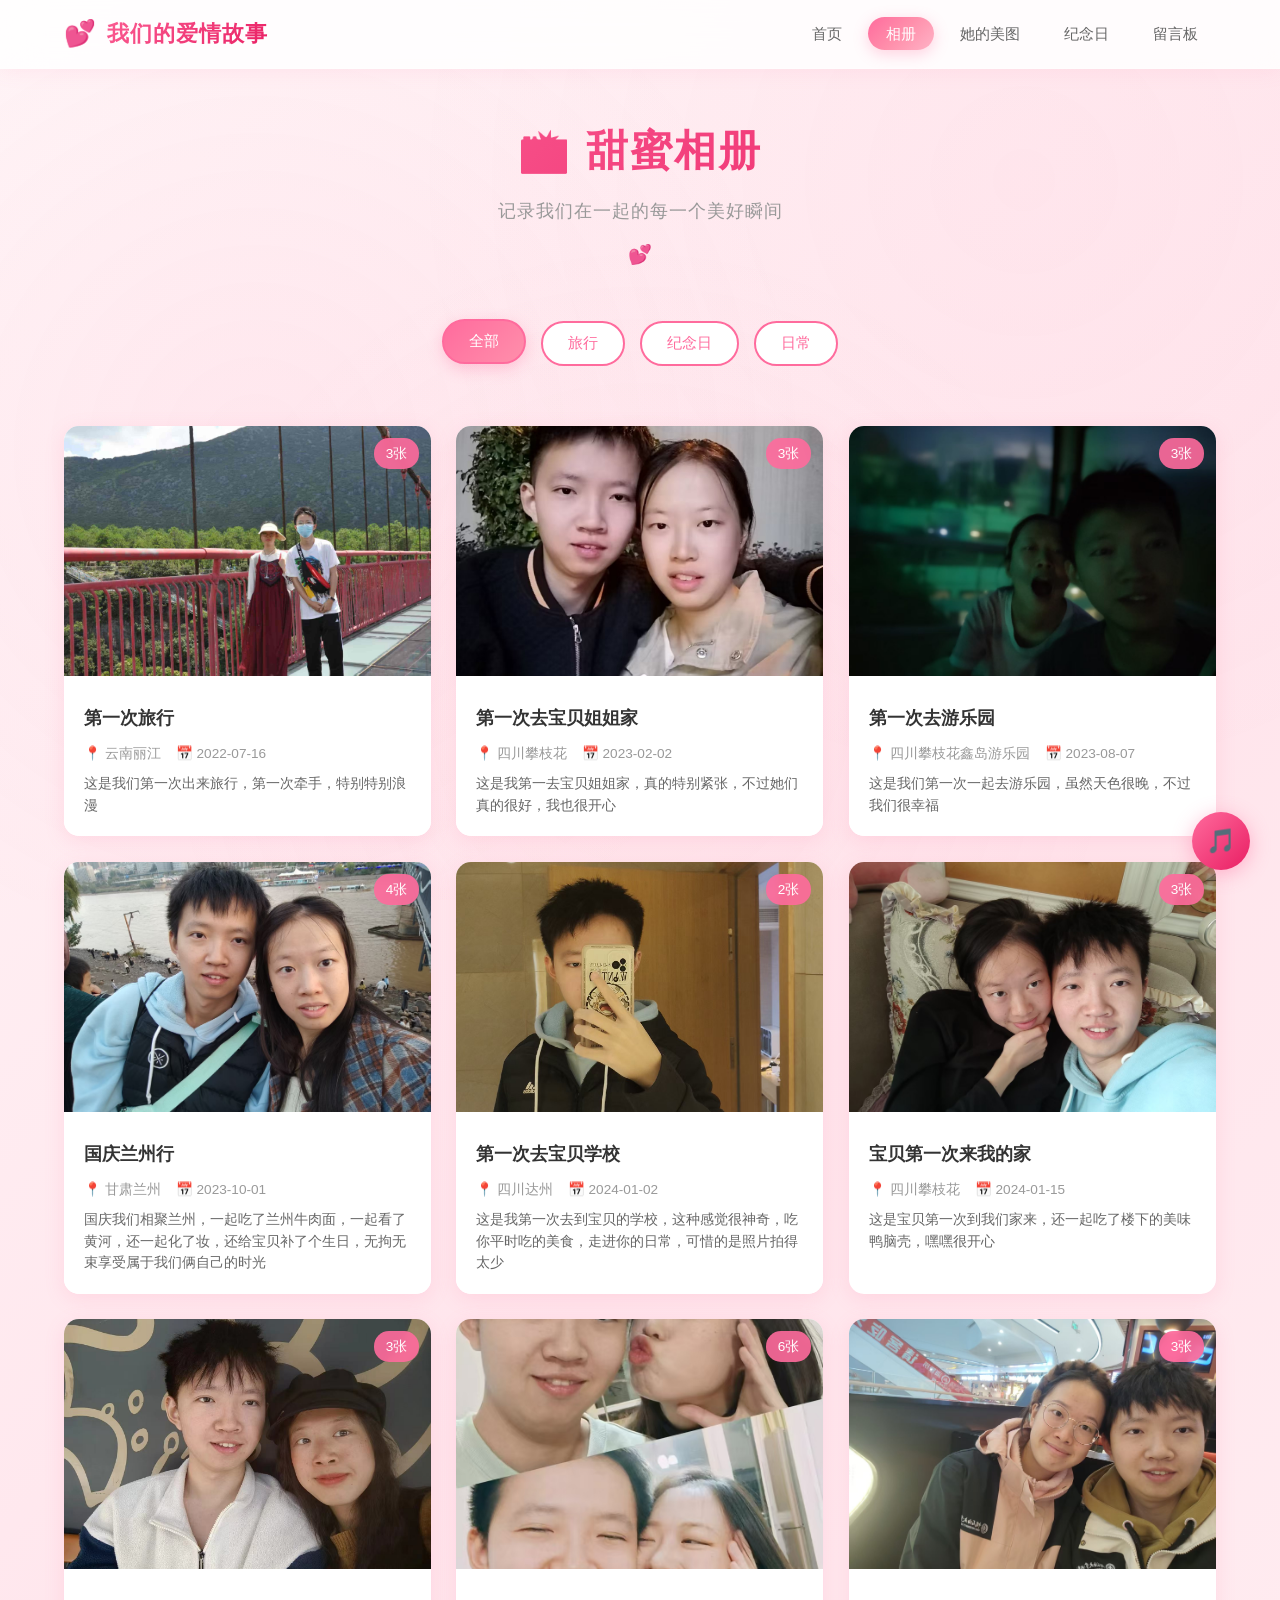
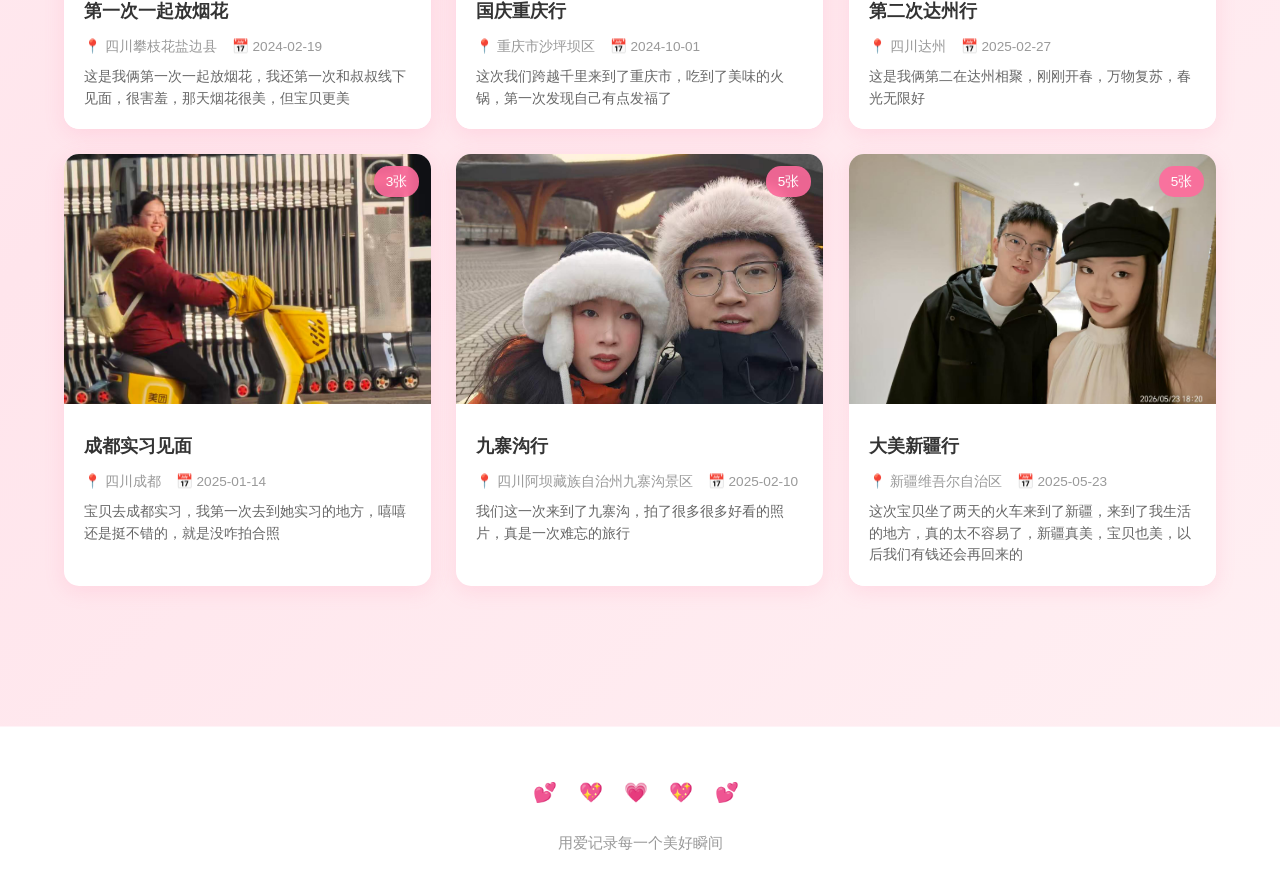
==== commit 41a89a49: "Add files via upload" ====
--- a/album.html
+++ b/album.html
@@ -18,6 +18,7 @@
       <ul class="nav-links">
         <li><a href="index.html">首页</a></li>
         <li><a href="album.html" class="active">相册</a></li>
+        <li><a href="her.html">她的美图</a></li>
         <li><a href="countdown.html">纪念日</a></li>
         <li><a href="message.html">留言板</a></li>
       </ul>
@@ -307,7 +308,7 @@
     </div>
 
     <!-- 筛选栏 -->
-    <div class="filter-bar fade-in">
+    <div class="filter-bar fade-in reveal">
       <button class="filter-btn active" data-category="all">全部</button>
       <button class="filter-btn" data-category="旅行">旅行</button>
       <button class="filter-btn" data-category="纪念日">纪念日</button>
--- a/css/style.css
+++ b/css/style.css
@@ -1,4 +1,4 @@
-/* 全局样式 - 恋爱纪念网站 */
+/* 全局样式 - 恋爱纪念网站 v2.0 */
 
 /* CSS 变量 */
 :root {
@@ -9,12 +9,21 @@
   --dark-pink: #e91e63;
   --text-color: #333;
   --text-light: #666;
+  --text-muted: #999;
   --white: #fff;
-  --shadow: 0 4px 20px rgba(255, 107, 157, 0.3);
-  --shadow-hover: 0 8px 30px rgba(255, 107, 157, 0.4);
+  --shadow-sm: 0 2px 10px rgba(255, 107, 157, 0.12);
+  --shadow: 0 4px 20px rgba(255, 107, 157, 0.18);
+  --shadow-lg: 0 8px 35px rgba(255, 107, 157, 0.25);
+  --shadow-hover: 0 12px 40px rgba(255, 107, 157, 0.3);
   --gradient: linear-gradient(135deg, #ff6b9d 0%, #ff8fab 50%, #ffb3c6 100%);
-  --border-radius: 15px;
-  --transition: all 0.3s ease;
+  --gradient-strong: linear-gradient(135deg, #ff6b9d 0%, #e91e63 100%);
+  --gradient-bg: linear-gradient(135deg, #fff5f7 0%, #ffe5ec 50%, #fff0f3 100%);
+  --border-radius: 16px;
+  --border-radius-sm: 12px;
+  --border-radius-lg: 24px;
+  --transition: all 0.3s cubic-bezier(0.4, 0, 0.2, 1);
+  --glass-bg: rgba(255, 255, 255, 0.85);
+  --glass-border: rgba(255, 255, 255, 0.3);
 }
 
 /* 重置样式 */
@@ -24,13 +33,35 @@
   box-sizing: border-box;
 }
 
+html {
+  scroll-behavior: smooth;
+}
+
 body {
-  font-family: 'Microsoft YaHei', 'PingFang SC', -apple-system, BlinkMacSystemFont, sans-serif;
-  line-height: 1.6;
+  font-family: 'PingFang SC', 'Microsoft YaHei', 'Hiragino Sans GB', -apple-system, BlinkMacSystemFont, sans-serif;
+  line-height: 1.7;
   color: var(--text-color);
-  background: linear-gradient(135deg, #ffe5ec 0%, #fff5f7 50%, #ffe5ec 100%);
+  background: var(--gradient-bg);
   min-height: 100vh;
   overflow-x: hidden;
+  -webkit-font-smoothing: antialiased;
+  -moz-osx-font-smoothing: grayscale;
+}
+
+/* 背景装饰 */
+body::before {
+  content: '';
+  position: fixed;
+  top: 0;
+  left: 0;
+  width: 100%;
+  height: 100%;
+  background:
+    radial-gradient(circle at 20% 50%, rgba(255, 107, 157, 0.06) 0%, transparent 50%),
+    radial-gradient(circle at 80% 20%, rgba(255, 107, 157, 0.04) 0%, transparent 50%),
+    radial-gradient(circle at 50% 80%, rgba(255, 179, 198, 0.06) 0%, transparent 50%);
+  pointer-events: none;
+  z-index: 0;
 }
 
 /* 导航栏 */
@@ -39,140 +70,225 @@
   top: 0;
   left: 0;
   right: 0;
-  background: rgba(255, 255, 255, 0.95);
-  backdrop-filter: blur(10px);
-  padding: 15px 0;
-  box-shadow: var(--shadow);
+  background: var(--glass-bg);
+  backdrop-filter: blur(20px);
+  -webkit-backdrop-filter: blur(20px);
+  padding: 12px 0;
+  box-shadow: 0 1px 20px rgba(255, 107, 157, 0.1);
   z-index: 1000;
   transition: var(--transition);
+  border-bottom: 1px solid var(--glass-border);
 }
 
 .nav-container {
   max-width: 1200px;
   margin: 0 auto;
-  padding: 0 20px;
+  padding: 0 24px;
   display: flex;
   justify-content: space-between;
   align-items: center;
 }
 
 .logo {
-  font-size: 1.5rem;
-  font-weight: bold;
-  background: var(--gradient);
+  font-size: 1.4rem;
+  font-weight: 700;
+  background: var(--gradient-strong);
   -webkit-background-clip: text;
   -webkit-text-fill-color: transparent;
   background-clip: text;
   display: flex;
   align-items: center;
   gap: 10px;
+  letter-spacing: 1px;
 }
 
 .logo-icon {
-  font-size: 1.8rem;
+  font-size: 1.6rem;
+  -webkit-text-fill-color: initial;
 }
 
 .nav-links {
   display: flex;
   list-style: none;
-  gap: 30px;
+  gap: 8px;
 }
 
 .nav-links a {
   text-decoration: none;
-  color: var(--text-color);
+  color: var(--text-light);
   font-weight: 500;
-  padding: 8px 16px;
+  padding: 8px 18px;
   border-radius: 20px;
   transition: var(--transition);
   position: relative;
+  font-size: 0.95rem;
+}
+
+.nav-links a::after {
+  content: '';
+  position: absolute;
+  bottom: 2px;
+  left: 50%;
+  transform: translateX(-50%) scaleX(0);
+  width: 60%;
+  height: 2px;
+  background: var(--gradient);
+  border-radius: 1px;
+  transition: transform 0.3s ease;
 }
 
 .nav-links a:hover {
   color: var(--primary-color);
-  background: var(--light-pink);
+  background: rgba(255, 107, 157, 0.08);
+}
+
+.nav-links a:hover::after {
+  transform: translateX(-50%) scaleX(1);
 }
 
 .nav-links a.active {
   color: var(--white);
   background: var(--gradient);
+  box-shadow: 0 4px 15px rgba(255, 107, 157, 0.3);
+}
+
+.nav-links a.active::after {
+  display: none;
 }
 
 /* 主内容区域 */
 .main-content {
-  margin-top: 80px;
-  padding: 40px 20px;
+  margin-top: 76px;
+  padding: 40px 24px;
   max-width: 1200px;
   margin-left: auto;
   margin-right: auto;
+  position: relative;
+  z-index: 1;
 }
 
 /* 页面标题 */
 .page-title {
   text-align: center;
   margin-bottom: 50px;
+  position: relative;
+}
+
+.page-title::after {
+  content: '💕';
+  display: block;
+  font-size: 1.2rem;
+  margin-top: 12px;
+  animation: heartbeat 1.5s ease-in-out infinite;
 }
 
 .page-title h1 {
-  font-size: 2.5rem;
-  background: var(--gradient);
+  font-size: 2.6rem;
+  background: var(--gradient-strong);
   -webkit-background-clip: text;
   -webkit-text-fill-color: transparent;
   background-clip: text;
   margin-bottom: 10px;
+  letter-spacing: 2px;
 }
 
 .page-title p {
-  color: var(--text-light);
+  color: var(--text-muted);
   font-size: 1.1rem;
-}
-
-/* 卡片样式 */
+  letter-spacing: 1px;
+}
+
+/* 通用卡片样式 */
 .card {
   background: var(--white);
   border-radius: var(--border-radius);
-  padding: 30px;
+  padding: 32px;
   box-shadow: var(--shadow);
   transition: var(--transition);
+  border: 1px solid rgba(255, 107, 157, 0.06);
+  position: relative;
+  overflow: hidden;
+}
+
+.card::before {
+  content: '';
+  position: absolute;
+  top: 0;
+  left: 0;
+  right: 0;
+  height: 3px;
+  background: var(--gradient);
+  opacity: 0;
+  transition: var(--transition);
 }
 
 .card:hover {
-  transform: translateY(-5px);
+  transform: translateY(-4px);
   box-shadow: var(--shadow-hover);
+}
+
+.card:hover::before {
+  opacity: 1;
 }
 
 /* 按钮样式 */
 .btn {
   display: inline-block;
-  padding: 12px 30px;
+  padding: 12px 32px;
   border: none;
-  border-radius: 25px;
+  border-radius: 50px;
   font-size: 1rem;
   font-weight: 500;
   cursor: pointer;
   transition: var(--transition);
   text-decoration: none;
+  letter-spacing: 0.5px;
+  position: relative;
+  overflow: hidden;
+}
+
+.btn::after {
+  content: '';
+  position: absolute;
+  top: 0;
+  left: 0;
+  width: 100%;
+  height: 100%;
+  background: rgba(255, 255, 255, 0.15);
+  transform: translateX(-100%);
+  transition: transform 0.4s ease;
+}
+
+.btn:hover::after {
+  transform: translateX(0);
 }
 
 .btn-primary {
-  background: var(--gradient);
+  background: var(--gradient-strong);
   color: var(--white);
-  box-shadow: var(--shadow);
+  box-shadow: 0 4px 15px rgba(255, 107, 157, 0.35);
 }
 
 .btn-primary:hover {
   transform: translateY(-2px);
-  box-shadow: var(--shadow-hover);
+  box-shadow: 0 8px 25px rgba(255, 107, 157, 0.45);
+}
+
+.btn-primary:active {
+  transform: translateY(0);
 }
 
 .btn-secondary {
   background: var(--white);
   color: var(--primary-color);
   border: 2px solid var(--primary-color);
+  box-shadow: 0 2px 10px rgba(255, 107, 157, 0.1);
 }
 
 .btn-secondary:hover {
   background: var(--light-pink);
+  transform: translateY(-2px);
+  box-shadow: 0 6px 20px rgba(255, 107, 157, 0.2);
 }
 
 /* 音乐播放器 */
@@ -190,23 +306,24 @@
 
 /* 主播放按钮 */
 .music-btn {
-  width: 60px;
-  height: 60px;
+  width: 58px;
+  height: 58px;
   border-radius: 50%;
-  background: linear-gradient(135deg, #ff6b9d 0%, #e91e63 100%);
+  background: var(--gradient-strong);
   display: flex;
   align-items: center;
   justify-content: center;
-  box-shadow: 0 4px 20px rgba(255, 107, 157, 0.4);
+  box-shadow: 0 4px 20px rgba(255, 107, 157, 0.45);
   transition: var(--transition);
   position: relative;
   flex-shrink: 0;
-  border: 3px solid rgba(255, 255, 255, 0.3);
+  border: none;
+  cursor: pointer;
 }
 
 .music-btn:hover {
   transform: scale(1.1);
-  box-shadow: 0 8px 30px rgba(255, 107, 157, 0.5);
+  box-shadow: 0 8px 30px rgba(255, 107, 157, 0.55);
 }
 
 .music-btn:active {
@@ -214,59 +331,59 @@
 }
 
 .music-icon {
-  font-size: 1.6rem;
+  font-size: 1.5rem;
   line-height: 1;
 }
 
 /* 播放时音符旋转动画 */
 .music-player.playing .music-icon {
-  animation: spinNote 3s linear infinite;
+  animation: spinNote 3s ease-in-out infinite;
 }
 
 @keyframes spinNote {
-  0% { transform: rotate(0deg); }
-  25% { transform: rotate(10deg); }
-  75% { transform: rotate(-10deg); }
-  100% { transform: rotate(0deg); }
+  0% { transform: rotate(0deg) scale(1); }
+  25% { transform: rotate(8deg) scale(1.1); }
+  75% { transform: rotate(-8deg) scale(1.1); }
+  100% { transform: rotate(0deg) scale(1); }
 }
 
 /* 脉冲光晕效果 */
 .music-player.playing .music-btn::after {
   content: '';
   position: absolute;
-  inset: -5px;
+  inset: -6px;
   border-radius: 50%;
-  background: linear-gradient(135deg, #ff6b9d, #e91e63);
+  background: var(--gradient-strong);
   z-index: -1;
   animation: glowPulse 1.5s ease-in-out infinite;
-  opacity: 0.5;
+  opacity: 0.4;
 }
 
 @keyframes glowPulse {
-  0%, 100% { transform: scale(1); opacity: 0.5; }
-  50% { transform: scale(1.15); opacity: 0.2; }
-}
-
-/* 音乐信息面板（默认收起） */
+  0%, 100% { transform: scale(1); opacity: 0.4; }
+  50% { transform: scale(1.2); opacity: 0.15; }
+}
+
+/* 音乐信息面板 */
 .music-info {
-  background: rgba(255, 255, 255, 0.95);
-  backdrop-filter: blur(10px);
-  padding: 8px 18px 8px 15px;
-  border-radius: 25px;
-  box-shadow: 0 4px 15px rgba(255, 107, 157, 0.15);
-  margin-right: -20px;
+  background: var(--glass-bg);
+  backdrop-filter: blur(15px);
+  -webkit-backdrop-filter: blur(15px);
+  padding: 8px 18px 8px 16px;
+  border-radius: 50px;
+  box-shadow: 0 4px 20px rgba(255, 107, 157, 0.12);
+  margin-right: -22px;
   display: flex;
   align-items: center;
-  gap: 12px;
+  gap: 10px;
   opacity: 0;
   transform: translateX(20px) scale(0.9);
   pointer-events: none;
-  transition: all 0.3s ease;
+  transition: all 0.35s cubic-bezier(0.4, 0, 0.2, 1);
   height: 44px;
-  border: 1px solid rgba(255, 107, 157, 0.1);
-}
-
-/* 悬停时展开信息面板 */
+  border: 1px solid rgba(255, 107, 157, 0.12);
+}
+
 .music-player:hover .music-info {
   opacity: 1;
   transform: translateX(0) scale(1);
@@ -275,12 +392,13 @@
 
 .music-title {
   font-size: 0.8rem;
-  color: #666;
+  color: var(--text-light);
   white-space: nowrap;
   max-width: 120px;
   overflow: hidden;
   text-overflow: ellipsis;
   font-weight: 500;
+  cursor: default;
 }
 
 /* 音量控制 */
@@ -288,27 +406,27 @@
   display: flex;
   align-items: center;
   gap: 6px;
-  border-left: 1px solid #eee;
-  padding-left: 12px;
+  border-left: 1px solid rgba(0, 0, 0, 0.08);
+  padding-left: 10px;
 }
 
 .volume-icon {
   font-size: 0.85rem;
-  color: #999;
+  color: var(--text-muted);
   cursor: pointer;
   transition: var(--transition);
 }
 
 .volume-icon:hover {
-  color: #ff6b9d;
+  color: var(--primary-color);
 }
 
 .volume-slider {
-  width: 60px;
+  width: 55px;
   height: 4px;
   -webkit-appearance: none;
   appearance: none;
-  background: #ffe5ec;
+  background: var(--light-pink);
   border-radius: 2px;
   outline: none;
   cursor: pointer;
@@ -316,24 +434,24 @@
 
 .volume-slider::-webkit-slider-thumb {
   -webkit-appearance: none;
-  width: 14px;
-  height: 14px;
+  width: 13px;
+  height: 13px;
   border-radius: 50%;
-  background: linear-gradient(135deg, #ff6b9d, #e91e63);
+  background: var(--gradient-strong);
   cursor: pointer;
   box-shadow: 0 2px 6px rgba(255, 107, 157, 0.3);
   transition: var(--transition);
 }
 
 .volume-slider::-webkit-slider-thumb:hover {
-  transform: scale(1.2);
+  transform: scale(1.3);
 }
 
 .volume-slider::-moz-range-thumb {
-  width: 14px;
-  height: 14px;
+  width: 13px;
+  height: 13px;
   border-radius: 50%;
-  background: linear-gradient(135deg, #ff6b9d, #e91e63);
+  background: var(--gradient-strong);
   cursor: pointer;
   border: none;
   box-shadow: 0 2px 6px rgba(255, 107, 157, 0.3);
@@ -341,36 +459,111 @@
 
 /* 切歌按钮 */
 .skip-btn {
-  background: none;
+  background: rgba(255, 107, 157, 0.08);
   border: none;
-  font-size: 1rem;
+  font-size: 0.95rem;
   cursor: pointer;
-  padding: 2px;
+  padding: 4px 6px;
   border-radius: 50%;
   transition: var(--transition);
   line-height: 1;
-  opacity: 0.6;
+  opacity: 0.7;
+  margin-left: 2px;
 }
 
 .skip-btn:hover {
   opacity: 1;
   transform: scale(1.2);
+  background: rgba(255, 107, 157, 0.15);
 }
 
 .skip-btn:active {
   transform: scale(0.9);
 }
 
-/* 手机端 - 简化显示 */
+/* 页脚 */
+.footer {
+  text-align: center;
+  padding: 50px 24px 40px;
+  background: var(--white);
+  margin-top: 80px;
+  position: relative;
+  z-index: 1;
+  border-top: 1px solid rgba(255, 107, 157, 0.08);
+}
+
+.footer::before {
+  content: '💕 💖 💗 💖 💕';
+  display: block;
+  font-size: 1.2rem;
+  margin-bottom: 20px;
+  letter-spacing: 8px;
+  animation: heartbeat 2s ease-in-out infinite;
+}
+
+.footer p {
+  color: var(--text-muted);
+  font-size: 0.95rem;
+}
+
+.footer .hearts {
+  display: none;
+}
+
+/* 响应式设计 */
 @media (max-width: 768px) {
+  .navbar {
+    padding: 10px 0;
+  }
+
+  .nav-container {
+    flex-direction: column;
+    gap: 10px;
+    padding: 0 16px;
+  }
+
+  .logo {
+    font-size: 1.2rem;
+  }
+
+  .nav-links {
+    gap: 4px;
+  }
+
+  .nav-links a {
+    padding: 6px 14px;
+    font-size: 0.85rem;
+  }
+
+  .main-content {
+    margin-top: 110px;
+    padding: 24px 16px;
+  }
+
+  .page-title {
+    margin-bottom: 36px;
+  }
+
+  .page-title h1 {
+    font-size: 2rem;
+  }
+
+  .page-title p {
+    font-size: 1rem;
+  }
+
+  .card {
+    padding: 24px;
+  }
+
   .music-player {
     bottom: 20px;
-    right: 20px;
+    right: 16px;
   }
 
   .music-btn {
-    width: 50px;
-    height: 50px;
+    width: 48px;
+    height: 48px;
   }
 
   .music-icon {
@@ -390,62 +583,15 @@
   .volume-slider {
     width: 40px;
   }
-}
-
-/* 页脚 */
-.footer {
-  text-align: center;
-  padding: 40px 20px;
-  background: var(--white);
-  margin-top: 60px;
-  box-shadow: 0 -4px 20px rgba(255, 107, 157, 0.1);
-}
-
-.footer p {
-  color: var(--text-light);
-  margin-bottom: 10px;
-}
-
-.footer .hearts {
-  font-size: 1.5rem;
-  animation: heartbeat 1.5s ease-in-out infinite;
-}
-
-@keyframes heartbeat {
-  0%, 100% { transform: scale(1); }
-  50% { transform: scale(1.2); }
-}
-
-/* 响应式设计 */
-@media (max-width: 768px) {
-  .nav-container {
-    flex-direction: column;
-    gap: 15px;
-  }
-
-  .nav-links {
-    gap: 15px;
-    font-size: 0.9rem;
-  }
-
-  .main-content {
-    margin-top: 120px;
-    padding: 20px 15px;
-  }
-
-  .page-title h1 {
-    font-size: 2rem;
-  }
-
-  .card {
-    padding: 20px;
-  }
-
-  .music-player {
-    bottom: 20px;
-    right: 20px;
-    width: 50px;
-    height: 50px;
+
+  .footer {
+    padding: 36px 16px 30px;
+    margin-top: 50px;
+  }
+
+  .footer::before {
+    font-size: 1rem;
+    letter-spacing: 6px;
   }
 }
 
@@ -456,7 +602,12 @@
   }
 
   .page-title h1 {
-    font-size: 1.8rem;
+    font-size: 1.7rem;
+  }
+
+  .btn {
+    padding: 10px 24px;
+    font-size: 0.9rem;
   }
 }
 
@@ -470,7 +621,7 @@
 }
 
 ::-webkit-scrollbar-thumb {
-  background: var(--gradient);
+  background: linear-gradient(to bottom, #ff6b9d, #ffb3c6);
   border-radius: 4px;
 }
 
@@ -483,3 +634,185 @@
   background: var(--primary-color);
   color: var(--white);
 }
+
+/* 工具类 */
+.text-gradient {
+  background: var(--gradient-strong);
+  -webkit-background-clip: text;
+  -webkit-text-fill-color: transparent;
+  background-clip: text;
+}
+
+/* 渐变文字动画 */
+.text-gradient-animate {
+  background: linear-gradient(135deg, #ff6b9d, #ff8fab, #ffb3c6, #ff6b9d);
+  background-size: 300% 300%;
+  -webkit-background-clip: text;
+  -webkit-text-fill-color: transparent;
+  background-clip: text;
+  animation: gradientText 4s ease infinite;
+}
+
+@keyframes gradientText {
+  0%, 100% { background-position: 0% 50%; }
+  50% { background-position: 100% 50%; }
+}
+
+.glass-card {
+  background: var(--glass-bg);
+  backdrop-filter: blur(15px);
+  -webkit-backdrop-filter: blur(15px);
+  border: 1px solid rgba(255, 255, 255, 0.3);
+  border-radius: var(--border-radius);
+}
+
+.glow-border {
+  position: relative;
+}
+
+.glow-border::after {
+  content: '';
+  position: absolute;
+  inset: -2px;
+  border-radius: inherit;
+  background: var(--gradient);
+  z-index: -1;
+  opacity: 0.3;
+  filter: blur(8px);
+  transition: var(--transition);
+}
+
+.glow-border:hover::after {
+  opacity: 0.6;
+  filter: blur(12px);
+}
+
+/* ============================================
+   视觉增强样式
+   ============================================ */
+
+/* 浮动装饰元素 */
+.floating-decorations {
+  position: fixed;
+  top: 0;
+  left: 0;
+  width: 100%;
+  height: 100%;
+  pointer-events: none;
+  z-index: 0;
+  overflow: hidden;
+}
+
+.float-item {
+  position: absolute;
+  top: -5%;
+  animation: floatDown linear infinite;
+  pointer-events: none;
+  user-select: none;
+}
+
+@keyframes floatDown {
+  0% {
+    transform: translateY(-20px) rotate(0deg) scale(1);
+    opacity: 0;
+  }
+  10% {
+    opacity: 1;
+  }
+  90% {
+    opacity: 1;
+  }
+  100% {
+    transform: translateY(105vh) rotate(180deg) scale(0.5);
+    opacity: 0;
+  }
+}
+
+/* 返回顶部按钮 */
+.back-to-top {
+  position: fixed;
+  bottom: 100px;
+  left: 30px;
+  width: 44px;
+  height: 44px;
+  border-radius: 50%;
+  background: var(--white);
+  box-shadow: 0 3px 15px rgba(255, 107, 157, 0.2);
+  display: flex;
+  align-items: center;
+  justify-content: center;
+  cursor: pointer;
+  z-index: 998;
+  font-size: 1.2rem;
+  color: var(--primary-color);
+  transition: all 0.35s cubic-bezier(0.4, 0, 0.2, 1);
+  opacity: 0;
+  transform: translateY(20px) scale(0.8);
+  pointer-events: none;
+  border: none;
+}
+
+.back-to-top.visible {
+  opacity: 1;
+  transform: translateY(0) scale(1);
+  pointer-events: auto;
+}
+
+.back-to-top:hover {
+  transform: translateY(-3px) scale(1.1);
+  box-shadow: 0 6px 25px rgba(255, 107, 157, 0.3);
+  background: var(--gradient-strong);
+  color: white;
+}
+
+.back-to-top:active {
+  transform: translateY(0) scale(0.95);
+}
+
+/* 3D 倾斜卡片 */
+.tilt-card {
+  transition: transform 0.1s ease;
+  transform-style: preserve-3d;
+  will-change: transform;
+}
+
+/* 滚动揭示动画 */
+.reveal {
+  opacity: 0;
+  transform: translateY(30px);
+  transition: all 0.7s cubic-bezier(0.4, 0, 0.2, 1);
+}
+
+.reveal.revealed {
+  opacity: 1;
+  transform: translateY(0);
+}
+
+/* 照片卡片增强 - 拍立得风格 */
+.photo-polaroid {
+  background: white;
+  padding: 10px 10px 40px 10px;
+  box-shadow: 0 5px 25px rgba(0, 0, 0, 0.1);
+  transform: rotate(var(--rot, -1deg));
+  transition: all 0.4s ease;
+}
+
+.photo-polaroid:hover {
+  transform: rotate(0deg) scale(1.03);
+  box-shadow: 0 12px 40px rgba(0, 0, 0, 0.15);
+}
+
+/* 响应式补充 */
+@media (max-width: 768px) {
+  .back-to-top {
+    bottom: 80px;
+    left: 16px;
+    width: 38px;
+    height: 38px;
+    font-size: 1rem;
+  }
+
+  .float-item {
+    display: none;
+  }
+}
--- a/css/animations.css
+++ b/css/animations.css
@@ -1,4 +1,4 @@
-/* 动画效果 - 恋爱纪念网站 */
+/* 动画效果 - 恋爱纪念网站 v2.0 */
 
 /* 爱心飘落动画 */
 .falling-hearts {
@@ -17,45 +17,65 @@
   top: -50px;
   font-size: 20px;
   animation: fall linear forwards;
-  opacity: 0.7;
+  opacity: 0.6;
+  filter: blur(0.5px);
 }
 
 @keyframes fall {
   0% {
-    transform: translateY(0) rotate(0deg);
-    opacity: 0.7;
+    transform: translateY(0) rotate(0deg) scale(1);
+    opacity: 0.6;
+  }
+  50% {
+    opacity: 0.8;
   }
   100% {
-    transform: translateY(100vh) rotate(360deg);
-    opacity: 0;
-  }
-}
-
-/* 淡入动画 */
+    transform: translateY(105vh) rotate(360deg) scale(0.5);
+    opacity: 0;
+  }
+}
+
+/* 淡入上移动画（最常用） */
 .fade-in {
-  animation: fadeIn 0.8s ease-in-out;
-}
-
-@keyframes fadeIn {
-  from {
-    opacity: 0;
-    transform: translateY(20px);
+  animation: fadeInUp 0.7s cubic-bezier(0.4, 0, 0.2, 1) forwards;
+}
+
+@keyframes fadeInUp {
+  from {
+    opacity: 0;
+    transform: translateY(24px);
   }
   to {
     opacity: 1;
     transform: translateY(0);
+  }
+}
+
+/* 淡入缩放 */
+.fade-in-scale {
+  animation: fadeInScale 0.6s cubic-bezier(0.4, 0, 0.2, 1) forwards;
+}
+
+@keyframes fadeInScale {
+  from {
+    opacity: 0;
+    transform: scale(0.9);
+  }
+  to {
+    opacity: 1;
+    transform: scale(1);
   }
 }
 
 /* 从左滑入 */
 .slide-in-left {
-  animation: slideInLeft 0.6s ease-out;
+  animation: slideInLeft 0.6s cubic-bezier(0.4, 0, 0.2, 1) forwards;
 }
 
 @keyframes slideInLeft {
   from {
     opacity: 0;
-    transform: translateX(-50px);
+    transform: translateX(-40px);
   }
   to {
     opacity: 1;
@@ -65,13 +85,13 @@
 
 /* 从右滑入 */
 .slide-in-right {
-  animation: slideInRight 0.6s ease-out;
+  animation: slideInRight 0.6s cubic-bezier(0.4, 0, 0.2, 1) forwards;
 }
 
 @keyframes slideInRight {
   from {
     opacity: 0;
-    transform: translateX(50px);
+    transform: translateX(40px);
   }
   to {
     opacity: 1;
@@ -81,13 +101,13 @@
 
 /* 缩放动画 */
 .scale-in {
-  animation: scaleIn 0.5s ease-out;
+  animation: scaleIn 0.5s cubic-bezier(0.4, 0, 0.2, 1) forwards;
 }
 
 @keyframes scaleIn {
   from {
     opacity: 0;
-    transform: scale(0.8);
+    transform: scale(0.85);
   }
   to {
     opacity: 1;
@@ -95,17 +115,22 @@
   }
 }
 
-/* 弹跳动画 */
+/* 弹跳动画（用于强调） */
 .bounce {
-  animation: bounce 0.6s ease-out;
+  animation: bounce 0.6s cubic-bezier(0.68, -0.55, 0.27, 1.55) forwards;
 }
 
 @keyframes bounce {
-  0%, 100% {
-    transform: translateY(0);
-  }
-  50% {
-    transform: translateY(-20px);
+  0% {
+    opacity: 0;
+    transform: scale(0.5);
+  }
+  60% {
+    opacity: 1;
+    transform: scale(1.1);
+  }
+  100% {
+    transform: scale(1);
   }
 }
 
@@ -127,18 +152,24 @@
   50% { border-color: var(--primary-color); }
 }
 
-/* 浮动动画 */
+/* 浮动动画（用于装饰元素） */
 .float {
   animation: float 3s ease-in-out infinite;
 }
 
 @keyframes float {
-  0%, 100% {
-    transform: translateY(0);
-  }
-  50% {
-    transform: translateY(-15px);
-  }
+  0%, 100% { transform: translateY(0); }
+  50% { transform: translateY(-12px); }
+}
+
+/* 柔和浮动（更轻柔） */
+.float-soft {
+  animation: floatSoft 4s ease-in-out infinite;
+}
+
+@keyframes floatSoft {
+  0%, 100% { transform: translateY(0); }
+  50% { transform: translateY(-8px); }
 }
 
 /* 闪烁动画 */
@@ -147,14 +178,8 @@
 }
 
 @keyframes twinkle {
-  0%, 100% {
-    opacity: 1;
-    transform: scale(1);
-  }
-  50% {
-    opacity: 0.5;
-    transform: scale(1.1);
-  }
+  0%, 100% { opacity: 1; transform: scale(1); }
+  50% { opacity: 0.5; transform: scale(1.15); }
 }
 
 /* 旋转动画 */
@@ -163,12 +188,8 @@
 }
 
 @keyframes rotate {
-  from {
-    transform: rotate(0deg);
-  }
-  to {
-    transform: rotate(360deg);
-  }
+  from { transform: rotate(0deg); }
+  to { transform: rotate(360deg); }
 }
 
 /* 心跳动画 */
@@ -177,21 +198,11 @@
 }
 
 @keyframes heartbeat {
-  0%, 100% {
-    transform: scale(1);
-  }
-  14% {
-    transform: scale(1.1);
-  }
-  28% {
-    transform: scale(1);
-  }
-  42% {
-    transform: scale(1.1);
-  }
-  70% {
-    transform: scale(1);
-  }
+  0%, 100% { transform: scale(1); }
+  14% { transform: scale(1.15); }
+  28% { transform: scale(1); }
+  42% { transform: scale(1.15); }
+  70% { transform: scale(1); }
 }
 
 /* 波纹效果 */
@@ -208,9 +219,9 @@
   width: 0;
   height: 0;
   border-radius: 50%;
-  background: rgba(255, 255, 255, 0.5);
+  background: rgba(255, 255, 255, 0.4);
   transform: translate(-50%, -50%);
-  transition: width 0.6s, height 0.6s;
+  transition: width 0.6s ease-out, height 0.6s ease-out;
 }
 
 .ripple:active::after {
@@ -220,14 +231,8 @@
 
 /* 闪烁星星效果 */
 @keyframes sparkle {
-  0%, 100% {
-    opacity: 0;
-    transform: scale(0);
-  }
-  50% {
-    opacity: 1;
-    transform: scale(1);
-  }
+  0%, 100% { opacity: 0; transform: scale(0); }
+  50% { opacity: 1; transform: scale(1); }
 }
 
 .sparkle {
@@ -238,77 +243,136 @@
 .gradient-bg {
   background: linear-gradient(-45deg, #ff6b9d, #ff8fab, #ffb3c6, #ffd6e0);
   background-size: 400% 400%;
-  animation: gradientShift 15s ease infinite;
+  animation: gradientShift 8s ease infinite;
 }
 
 @keyframes gradientShift {
-  0% {
-    background-position: 0% 50%;
-  }
-  50% {
-    background-position: 100% 50%;
-  }
-  100% {
-    background-position: 0% 50%;
-  }
+  0% { background-position: 0% 50%; }
+  50% { background-position: 100% 50%; }
+  100% { background-position: 0% 50%; }
 }
 
 /* 照片悬停效果 */
 .photo-hover {
-  transition: all 0.4s ease;
+  transition: all 0.4s cubic-bezier(0.4, 0, 0.2, 1);
 }
 
 .photo-hover:hover {
-  transform: scale(1.05) rotate(2deg);
-  box-shadow: 0 10px 30px rgba(255, 107, 157, 0.3);
+  transform: scale(1.05) rotate(1.5deg);
+  box-shadow: 0 15px 40px rgba(255, 107, 157, 0.25);
 }
 
 /* 加载动画 */
 .loading {
   display: inline-block;
-  width: 20px;
-  height: 20px;
+  width: 24px;
+  height: 24px;
   border: 3px solid var(--light-pink);
   border-top-color: var(--primary-color);
   border-radius: 50%;
-  animation: spin 1s linear infinite;
+  animation: spin 0.8s linear infinite;
 }
 
 @keyframes spin {
-  to {
-    transform: rotate(360deg);
-  }
+  to { transform: rotate(360deg); }
 }
 
 /* 涟漪扩散效果 */
 @keyframes ripple-expand {
-  0% {
-    transform: scale(0);
-    opacity: 1;
-  }
-  100% {
-    transform: scale(4);
-    opacity: 0;
-  }
+  0% { transform: scale(0); opacity: 1; }
+  100% { transform: scale(4); opacity: 0; }
 }
 
 .ripple-effect {
   position: absolute;
   border-radius: 50%;
-  background: rgba(255, 107, 157, 0.3);
-  animation: ripple-expand 0.6s ease-out;
+  background: rgba(255, 107, 157, 0.25);
+  animation: ripple-expand 0.6s ease-out forwards;
 }
 
 /* 文字渐显效果 */
 .text-reveal {
-  animation: textReveal 0.8s ease-out forwards;
+  animation: textReveal 0.8s cubic-bezier(0.4, 0, 0.2, 1) forwards;
 }
 
 @keyframes textReveal {
-  0% {
-    clip-path: inset(0 100% 0 0);
-  }
-  100% {
-    clip-path: inset(0 0 0 0);
-  }
-}
+  0% { clip-path: inset(0 100% 0 0); }
+  100% { clip-path: inset(0 0 0 0); }
+}
+
+/* 滑入上移（页面切换用） */
+.slide-up {
+  animation: slideUp 0.5s cubic-bezier(0.4, 0, 0.2, 1) forwards;
+}
+
+@keyframes slideUp {
+  from {
+    opacity: 0;
+    transform: translateY(30px);
+  }
+  to {
+    opacity: 1;
+    transform: translateY(0);
+  }
+}
+
+/* 卡片入场序列动画 */
+.card-enter {
+  opacity: 0;
+  transform: translateY(20px);
+  animation: cardEnter 0.5s cubic-bezier(0.4, 0, 0.2, 1) forwards;
+}
+
+@keyframes cardEnter {
+  to {
+    opacity: 1;
+    transform: translateY(0);
+  }
+}
+
+/* 悬停发光效果 */
+.hover-glow {
+  transition: all 0.3s ease;
+}
+
+.hover-glow:hover {
+  box-shadow: 0 0 25px rgba(255, 107, 157, 0.3), 0 0 50px rgba(255, 107, 157, 0.1);
+  transform: translateY(-2px);
+}
+
+/* 脉冲提醒动画 */
+.pulse-notice {
+  animation: pulseNotice 2s ease-in-out infinite;
+}
+
+@keyframes pulseNotice {
+  0%, 100% { box-shadow: 0 0 0 0 rgba(255, 107, 157, 0.4); }
+  50% { box-shadow: 0 0 0 12px rgba(255, 107, 157, 0); }
+}
+
+/* 心形跳动（更柔和） */
+.heart-soft {
+  animation: heartSoft 2s ease-in-out infinite;
+  display: inline-block;
+}
+
+@keyframes heartSoft {
+  0%, 100% { transform: scale(1); }
+  50% { transform: scale(1.08); }
+}
+
+/* 页面切换过渡动画 */
+.page-enter {
+  animation: pageEnter 0.4s cubic-bezier(0.4, 0, 0.2, 1) forwards;
+}
+
+@keyframes pageEnter {
+  from {
+    opacity: 0;
+    transform: translateY(12px);
+  }
+  to {
+    opacity: 1;
+    transform: translateY(0);
+  }
+}
